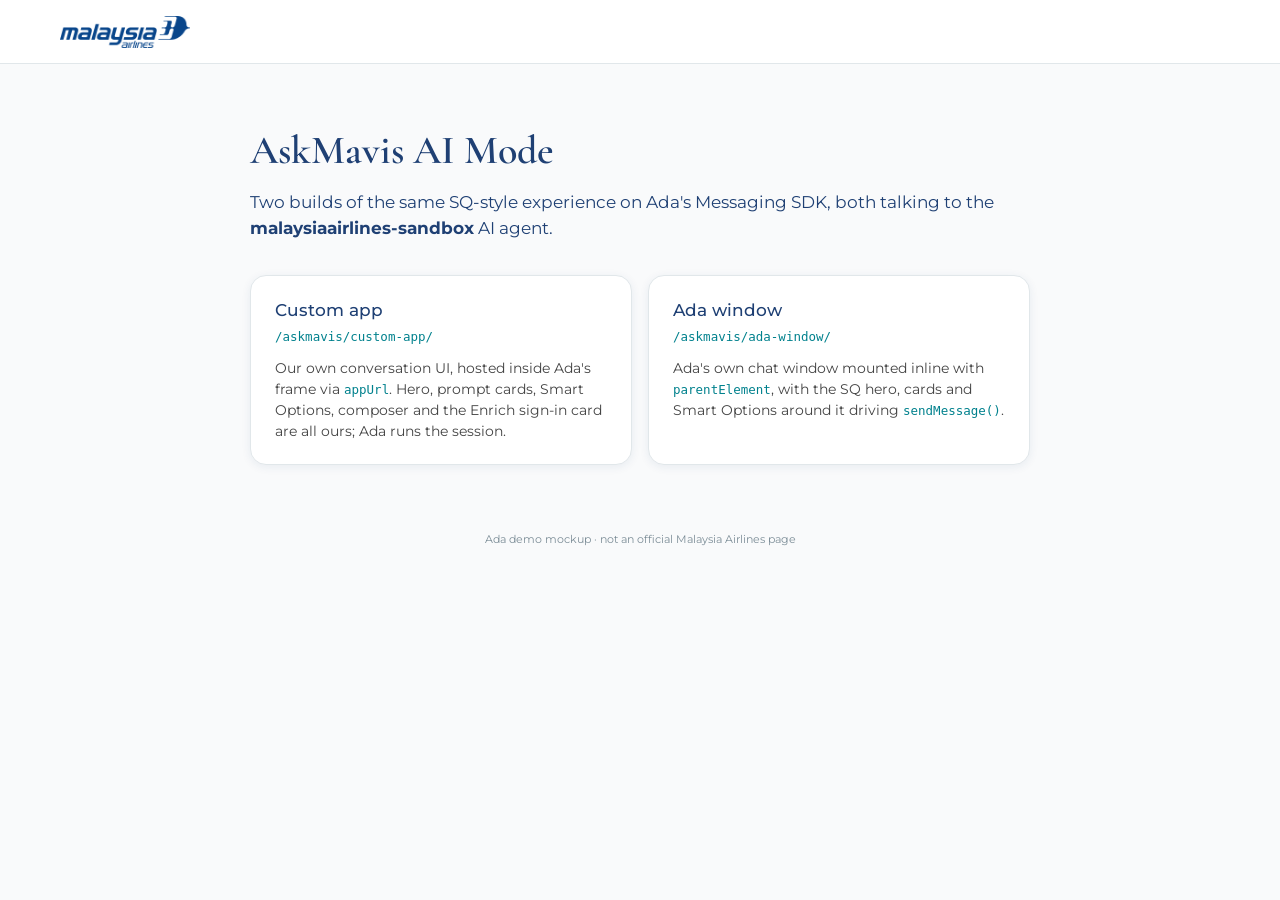
==== index.html @ eda2373d "AskMavis AI Mode: custom app + Ada window mockups on the Messaging SDK Co-Authored-By: Claude Opus 5" ====
<!doctype html>
<html lang="en">
<head>
<meta charset="utf-8">
<meta name="viewport" content="width=device-width,initial-scale=1">
<title>AskMavis AI Mode</title>
<link rel="icon" href="assets/mh-mark.png">
<link rel="preconnect" href="https://fonts.googleapis.com"><link rel="preconnect" href="https://fonts.gstatic.com" crossorigin>
<link href="https://fonts.googleapis.com/css2?family=Cormorant+Garamond:wght@600&family=Montserrat:wght@400;500;700&display=swap" rel="stylesheet">
<link rel="stylesheet" href="shared/brand.css">
<style>
  .wrap{max-width:820px;margin:0 auto;padding:56px 20px}
  h1{font-family:var(--serif);font-weight:600;font-size:40px;color:var(--primary-blue-dark);margin:0}
  .lead{color:var(--primary-blue-dark);font-size:17px;margin:10px 0 34px}
  .opts{display:grid;grid-template-columns:repeat(auto-fit,minmax(300px,1fr));gap:16px}
  .opt{display:block;background:#fff;border-radius:16px;box-shadow:var(--shadow-card);padding:22px 24px;text-decoration:none;color:inherit;border:1px solid var(--grey-light)}
  .opt:hover{border-color:var(--primary-blue-light);box-shadow:var(--shadow-lift)}
  .opt b{display:block;font-size:17px;font-weight:500;color:var(--primary-blue-dark)}
  .opt code{font-size:12.5px;color:var(--teal)}
  .opt p{margin:10px 0 0;font-size:14px;color:#444}
</style>
</head>
<body>
<header class="mh-header"><div class="mh-header-in"><span class="mh-logo"><img class="brand" src="assets/mh-logo.png" alt="Malaysia Airlines"></span></div></header>
<main class="wrap">
  <h1>AskMavis AI Mode</h1>
  <p class="lead">Two builds of the same SQ-style experience on Ada's Messaging SDK, both talking to the <b>malaysiaairlines-sandbox</b> AI agent.</p>
  <div class="opts">
    <a class="opt" href="custom-app/"><b>Custom app</b><code>/askmavis/custom-app/</code>
      <p>Our own conversation UI, hosted inside Ada's frame via <code>appUrl</code>. Hero, prompt cards, Smart Options, composer and the Enrich sign-in card are all ours; Ada runs the session.</p></a>
    <a class="opt" href="ada-window/"><b>Ada window</b><code>/askmavis/ada-window/</code>
      <p>Ada's own chat window mounted inline with <code>parentElement</code>, with the SQ hero, cards and Smart Options around it driving <code>sendMessage()</code>.</p></a>
  </div>
</main>
<div class="mock-foot">Ada demo mockup · not an official Malaysia Airlines page</div>
</body>
</html>
---- shared/brand.css ----
/* AskMavis AI Mode — Malaysia Airlines brand layer + the Singapore Airlines "AI Mode" layout.
   Shared by /ada-window/, the /custom-app/ host page and the custom app frame. */

:root{
  --primary-blue-base:#0D4689; --primary-blue-dark:#1F4074; --primary-blue-light:#0066B3;
  --primary-blue-extralight:#C7EAFB; --secondary-blue-ultralight:#E3F4FD; --secondary-blue-extradark:#041049;
  --text-color:#333333; --white:#FFFFFF;
  --grey-ultralight:#FAFBFC; --grey-extralight:#F0F3F5; --grey-light:#E1E7EA; --grey-base:#CED8DD;
  --grey-dark:#A7B6BF; --grey-extradark:#7C8D97; --grey-ultradark:#747778;
  --teal:#00818D; --gold:#CEAF87; --gold-dark:#9A7A4E; --red:#D1223E; --green:#1DB36E;
  --page-bg:#F9FAFB;
  --shadow-card:0 2px 10px rgba(31,64,116,.08); --shadow-lift:0 10px 30px rgba(13,70,137,.14);
  --serif:"Cormorant Garamond",Georgia,"Times New Roman",serif;
  --sans:Montserrat,-apple-system,BlinkMacSystemFont,"Segoe UI",Helvetica,Arial,sans-serif;
  --mh-header-h:64px;
  color-scheme:light;
}
*{box-sizing:border-box}
html,body{margin:0;padding:0}
body{font-family:var(--sans);color:var(--text-color);background:var(--page-bg);font-size:16px;line-height:1.5;-webkit-font-smoothing:antialiased}
a{color:var(--primary-blue-base)}
button{font-family:inherit}
.sr-only{position:absolute;width:1px;height:1px;overflow:hidden;clip:rect(0 0 0 0);white-space:nowrap}
svg.i{width:18px;height:18px;flex:none}

/* ---------- MH site header (live malaysiaairlines.com chrome) ---------- */
.mh-header{position:sticky;top:0;z-index:60;height:var(--mh-header-h);background:#fff;border-bottom:1px solid var(--grey-light)}
.mh-header-in{max-width:1200px;height:100%;margin:0 auto;padding:0 20px;display:flex;align-items:center;gap:26px}
.mh-logo{display:flex;align-items:center;gap:14px;flex:none}
.mh-logo img.brand{height:32px;width:auto;display:block}
.mh-logo img.ow{height:22px;width:auto;display:block;opacity:.9}
.mh-nav{display:flex;align-items:center;gap:24px;flex:1;justify-content:center}
.mh-nav a{color:var(--text-color);text-decoration:none;font-weight:500;font-size:14.5px;padding:6px 0;border-bottom:2px solid transparent}
.mh-nav a:hover{color:var(--primary-blue-base);border-bottom-color:var(--primary-blue-base)}
.mh-util{display:flex;align-items:center;gap:18px;flex:none;font-size:14px;font-weight:500}
.mh-util img{width:20px;height:20px;border-radius:50%}
.mh-util span{display:flex;align-items:center;gap:7px}
@media(max-width:900px){.mh-nav,.mh-util .hide-sm{display:none}.mh-header-in{justify-content:space-between}}

/* ---------- AI Mode sub-header (SQ layout) ---------- */
.am-bar{max-width:1100px;margin:0 auto;padding:22px 20px 0;display:flex;align-items:center;gap:12px}
.am-brand{display:flex;align-items:center;gap:8px;color:var(--primary-blue-base);font-weight:700;font-size:19px;letter-spacing:-.01em}
.am-brand svg{width:20px;height:20px}
.am-beta{font-size:11px;font-weight:700;letter-spacing:.08em;color:var(--grey-ultradark);border:1px solid var(--grey-dark);border-radius:3px;padding:2px 6px}
.am-actions{margin-left:auto;display:flex;align-items:center;gap:12px}
.am-pill{height:46px;border-radius:999px;border:1px solid var(--grey-light);background:#fff;color:var(--primary-blue-dark);
  font-weight:700;font-size:12.5px;letter-spacing:.08em;text-transform:uppercase;padding:0 26px;cursor:pointer;
  display:inline-flex;align-items:center;gap:10px;transition:background .15s,border-color .15s,color .15s}
.am-pill:hover{border-color:var(--primary-blue-base)}
.am-pill.login{border-color:var(--primary-blue-dark)}
.am-pill.login:hover,.am-pill.login.busy{background:var(--primary-blue-dark);color:#fff}
.am-pill.login.signed{background:var(--primary-blue-dark);color:#fff;border-color:var(--primary-blue-dark)}
.am-pill.icon{padding:0 28px}
.am-pill svg{width:16px;height:16px}
@media(max-width:640px){.am-bar{padding:14px 16px 0}.am-pill{height:40px;padding:0 14px;font-size:11px}.am-pill .ff-label{display:none}.am-pill.icon{padding:0 14px}}

/* ---------- hero + prompt cards ---------- */
.am-hero{max-width:720px;margin:0 auto;padding:64px 20px 0}
.am-hero h1{margin:0;display:flex;align-items:center;gap:16px;font-family:var(--serif);font-weight:600;font-size:40px;line-height:1.1;color:var(--primary-blue-dark)}
.am-hero h1 svg{width:30px;height:30px;color:var(--primary-blue-light)}
.am-hero p.lead{margin:14px 0 0;color:var(--primary-blue-dark);font-size:18px}
.am-cards{display:flex;flex-direction:column;gap:16px;margin-top:38px}
.am-card{position:relative;display:flex;align-items:stretch;min-height:66px;background:#fff;border:0;border-radius:14px;box-shadow:var(--shadow-card);
  overflow:hidden;cursor:pointer;text-align:left;padding:0;color:inherit;transition:box-shadow .15s,transform .08s}
.am-card::before{content:"";position:absolute;left:0;top:0;bottom:0;width:3px;background:var(--primary-blue-light);border-radius:14px 0 0 14px}
.am-card:hover{box-shadow:var(--shadow-lift)}
.am-card:active{transform:scale(.995)}
.am-card .txt{flex:1;padding:13px 16px}
.am-card b{display:block;font-weight:500;font-size:15px;color:#111}
.am-card span{display:block;font-size:13.5px;color:#222;margin-top:3px}
.am-card img{width:68px;object-fit:cover;flex:none}
@media(max-width:640px){.am-hero{padding:36px 16px 0}.am-hero h1{font-size:32px}.am-hero p.lead{font-size:16px}}

/* ---------- composer ---------- */
.am-composer{position:relative;background:#fff;border:1px solid var(--grey-light);border-radius:22px;box-shadow:var(--shadow-card);padding:16px 64px 16px 20px;min-height:100px}
.am-composer:focus-within{border-color:var(--primary-blue-light)}
.am-composer textarea{width:100%;border:0;outline:0;resize:none;font:inherit;font-size:15.5px;color:var(--text-color);background:transparent;min-height:56px;max-height:160px}
.am-composer textarea::placeholder{color:var(--grey-ultradark)}
.am-send{position:absolute;right:14px;bottom:12px;width:40px;height:40px;border:0;border-radius:50%;background:transparent;color:var(--grey-dark);cursor:pointer;display:grid;place-items:center}
.am-send.ready{color:var(--primary-blue-base)}
.am-send svg{width:22px;height:22px}
.am-disclaimer{text-align:center;font-size:12px;color:var(--grey-ultradark);margin:14px 0 0}
.am-disclaimer a{color:var(--primary-blue-light);text-decoration:none}

/* ---------- "View Smart Options" panel ---------- */
.am-scrim{position:fixed;inset:0;background:rgba(4,16,73,.35);opacity:0;pointer-events:none;transition:opacity .2s;z-index:90}
.am-panel{position:fixed;top:0;right:0;bottom:0;width:min(620px,100vw);background:#fff;z-index:91;transform:translateX(100%);transition:transform .25s ease;
  padding:34px 40px;overflow-y:auto;box-shadow:-8px 0 30px rgba(4,16,73,.18)}
.am-open .am-scrim{opacity:1;pointer-events:auto}
.am-open .am-panel{transform:none}
.am-panel h2{margin:0 0 32px;font-family:var(--serif);font-weight:600;font-size:32px;color:var(--primary-blue-dark)}
.am-close{position:absolute;top:16px;right:16px;width:26px;height:26px;border-radius:50%;border:0;background:var(--grey-dark);color:#fff;cursor:pointer;display:grid;place-items:center}
.am-close svg{width:14px;height:14px}
.am-opt{width:100%;display:flex;align-items:center;gap:14px;background:#fff;border:1px solid var(--grey-light);border-radius:12px;padding:14px 18px 14px 12px;margin-bottom:10px;cursor:pointer;text-align:left;color:inherit}
.am-opt:hover,.am-opt:focus-visible{border-color:var(--primary-blue-light)}
.am-opt .ic{width:40px;height:40px;border-radius:50%;background:var(--grey-extralight);display:grid;place-items:center;color:var(--primary-blue-base);flex:none}
.am-opt .ic svg{width:22px;height:22px}
.am-opt .t{flex:1}
.am-opt b{display:block;font-weight:500;font-size:15px;color:#111}
.am-opt span{display:block;font-size:14px;color:#333;margin-top:2px}
.am-opt .chev{width:18px;height:18px;color:#111}
.am-kicker{margin:30px 0 14px;font-size:11.5px;font-weight:700;letter-spacing:.12em;color:var(--grey-ultradark)}
.am-chips{display:flex;flex-direction:column;align-items:flex-start;gap:12px}
.am-chip{border:1px solid var(--grey-light);background:#fff;color:var(--primary-blue-dark);border-radius:999px;padding:13px 24px;font-weight:500;font-size:14.5px;cursor:pointer;text-align:left}
.am-chip:hover,.am-chip:focus-visible{border-color:var(--primary-blue-base)}
@media(max-width:640px){.am-panel{padding:28px 20px}}

/* ---------- toast + feedback ---------- */
.am-toast{position:fixed;left:50%;bottom:28px;transform:translateX(-50%) translateY(20px);background:var(--primary-blue-dark);color:#fff;font-size:14px;
  padding:12px 20px;border-radius:999px;box-shadow:var(--shadow-lift);opacity:0;pointer-events:none;transition:opacity .2s,transform .2s;z-index:120;max-width:calc(100vw - 32px)}
.am-toast.show{opacity:1;transform:translateX(-50%)}
.am-note{max-width:720px;margin:10px auto 0;padding:10px 14px;border:1px solid var(--gold);background:#FCF7EE;color:#6b4d09;border-radius:10px;font-size:13px}
.am-note[hidden]{display:none}
.mock-foot{text-align:center;font-size:11px;color:var(--grey-extradark);padding:10px 16px 18px}
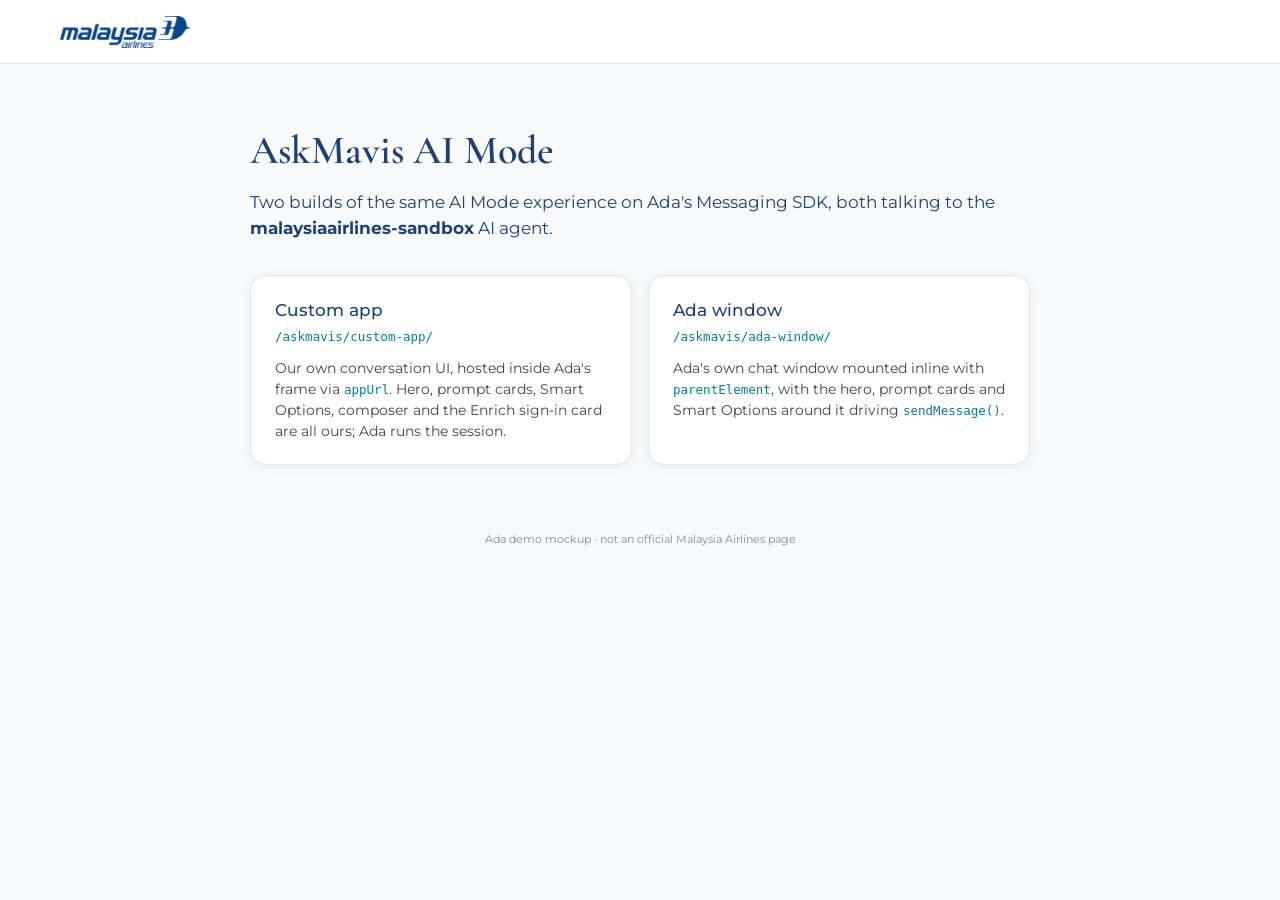
==== commit 9c12d3a4: "Remove references to other airlines Co-Authored-By: Claude Opus 5.5 <noreply@anthropic.com>" ====
--- a/index.html
+++ b/index.html
@@ -24,12 +24,12 @@
 <header class="mh-header"><div class="mh-header-in"><span class="mh-logo"><img class="brand" src="assets/mh-logo.png" alt="Malaysia Airlines"></span></div></header>
 <main class="wrap">
   <h1>AskMavis AI Mode</h1>
-  <p class="lead">Two builds of the same SQ-style experience on Ada's Messaging SDK, both talking to the <b>malaysiaairlines-sandbox</b> AI agent.</p>
+  <p class="lead">Two builds of the same AI Mode experience on Ada's Messaging SDK, both talking to the <b>malaysiaairlines-sandbox</b> AI agent.</p>
   <div class="opts">
     <a class="opt" href="custom-app/"><b>Custom app</b><code>/askmavis/custom-app/</code>
       <p>Our own conversation UI, hosted inside Ada's frame via <code>appUrl</code>. Hero, prompt cards, Smart Options, composer and the Enrich sign-in card are all ours; Ada runs the session.</p></a>
     <a class="opt" href="ada-window/"><b>Ada window</b><code>/askmavis/ada-window/</code>
-      <p>Ada's own chat window mounted inline with <code>parentElement</code>, with the SQ hero, cards and Smart Options around it driving <code>sendMessage()</code>.</p></a>
+      <p>Ada's own chat window mounted inline with <code>parentElement</code>, with the hero, prompt cards and Smart Options around it driving <code>sendMessage()</code>.</p></a>
   </div>
 </main>
 <div class="mock-foot">Ada demo mockup · not an official Malaysia Airlines page</div>
--- a/shared/brand.css
+++ b/shared/brand.css
@@ -1,4 +1,4 @@
-/* AskMavis AI Mode — Malaysia Airlines brand layer + the Singapore Airlines "AI Mode" layout.
+/* AskMavis AI Mode — Malaysia Airlines brand layer + the AI Mode layout.
    Shared by /ada-window/, the /custom-app/ host page and the custom app frame. */
 
 :root{
@@ -37,8 +37,8 @@
 .mh-util span{display:flex;align-items:center;gap:7px}
 @media(max-width:900px){.mh-nav,.mh-util .hide-sm{display:none}.mh-header-in{justify-content:space-between}}
 
-/* ---------- AI Mode sub-header (SQ layout) ---------- */
-.am-bar{max-width:1100px;margin:0 auto;padding:22px 20px 0;display:flex;align-items:center;gap:12px}
+/* ---------- AI Mode sub-header ---------- */
+.am-bar{width:100%;max-width:1100px;margin:0 auto;padding:22px 20px 0;display:flex;align-items:center;gap:12px}
 .am-brand{display:flex;align-items:center;gap:8px;color:var(--primary-blue-base);font-weight:700;font-size:19px;letter-spacing:-.01em}
 .am-brand svg{width:20px;height:20px}
 .am-beta{font-size:11px;font-weight:700;letter-spacing:.08em;color:var(--grey-ultradark);border:1px solid var(--grey-dark);border-radius:3px;padding:2px 6px}
@@ -52,7 +52,7 @@
 .am-pill.login.signed{background:var(--primary-blue-dark);color:#fff;border-color:var(--primary-blue-dark)}
 .am-pill.icon{padding:0 28px}
 .am-pill svg{width:16px;height:16px}
-@media(max-width:640px){.am-bar{padding:14px 16px 0}.am-pill{height:40px;padding:0 14px;font-size:11px}.am-pill .ff-label{display:none}.am-pill.icon{padding:0 14px}}
+@media(max-width:640px){.am-bar{padding:14px 16px 0;gap:8px}.am-actions{gap:8px}.am-brand{font-size:17px}.am-pill{height:40px;padding:0 14px;font-size:11px}.am-pill .ff-label{display:none}.am-pill.icon{padding:0 12px}}
 
 /* ---------- hero + prompt cards ---------- */
 .am-hero{max-width:720px;margin:0 auto;padding:64px 20px 0}
@@ -85,9 +85,9 @@
 /* ---------- "View Smart Options" panel ---------- */
 .am-scrim{position:fixed;inset:0;background:rgba(4,16,73,.35);opacity:0;pointer-events:none;transition:opacity .2s;z-index:90}
 .am-panel{position:fixed;top:0;right:0;bottom:0;width:min(620px,100vw);background:#fff;z-index:91;transform:translateX(100%);transition:transform .25s ease;
-  padding:34px 40px;overflow-y:auto;box-shadow:-8px 0 30px rgba(4,16,73,.18)}
+  padding:34px 40px;overflow-y:auto;box-shadow:-8px 0 30px rgba(4,16,73,.18);visibility:hidden;transition:transform .25s ease,visibility 0s .25s}
 .am-open .am-scrim{opacity:1;pointer-events:auto}
-.am-open .am-panel{transform:none}
+.am-open .am-panel{transform:none;visibility:visible;transition:transform .25s ease}
 .am-panel h2{margin:0 0 32px;font-family:var(--serif);font-weight:600;font-size:32px;color:var(--primary-blue-dark)}
 .am-close{position:absolute;top:16px;right:16px;width:26px;height:26px;border-radius:50%;border:0;background:var(--grey-dark);color:#fff;cursor:pointer;display:grid;place-items:center}
 .am-close svg{width:14px;height:14px}
